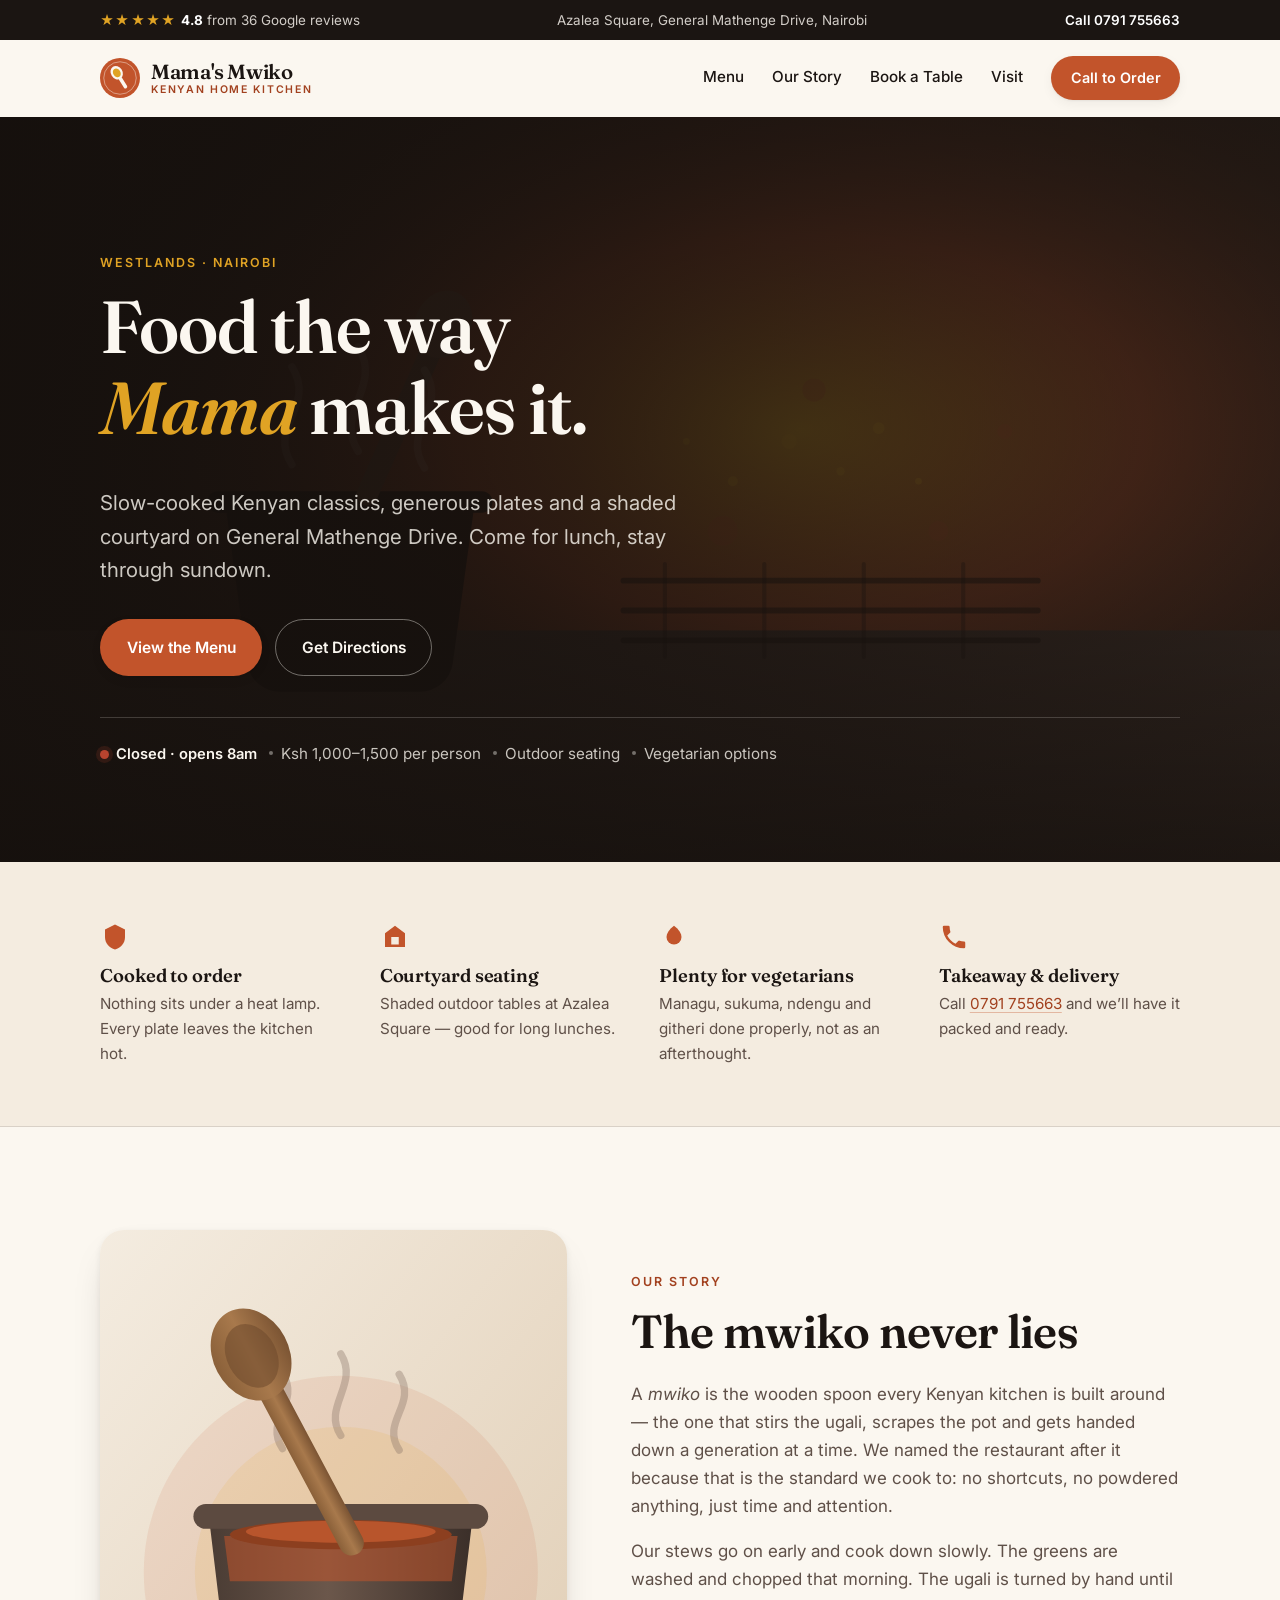
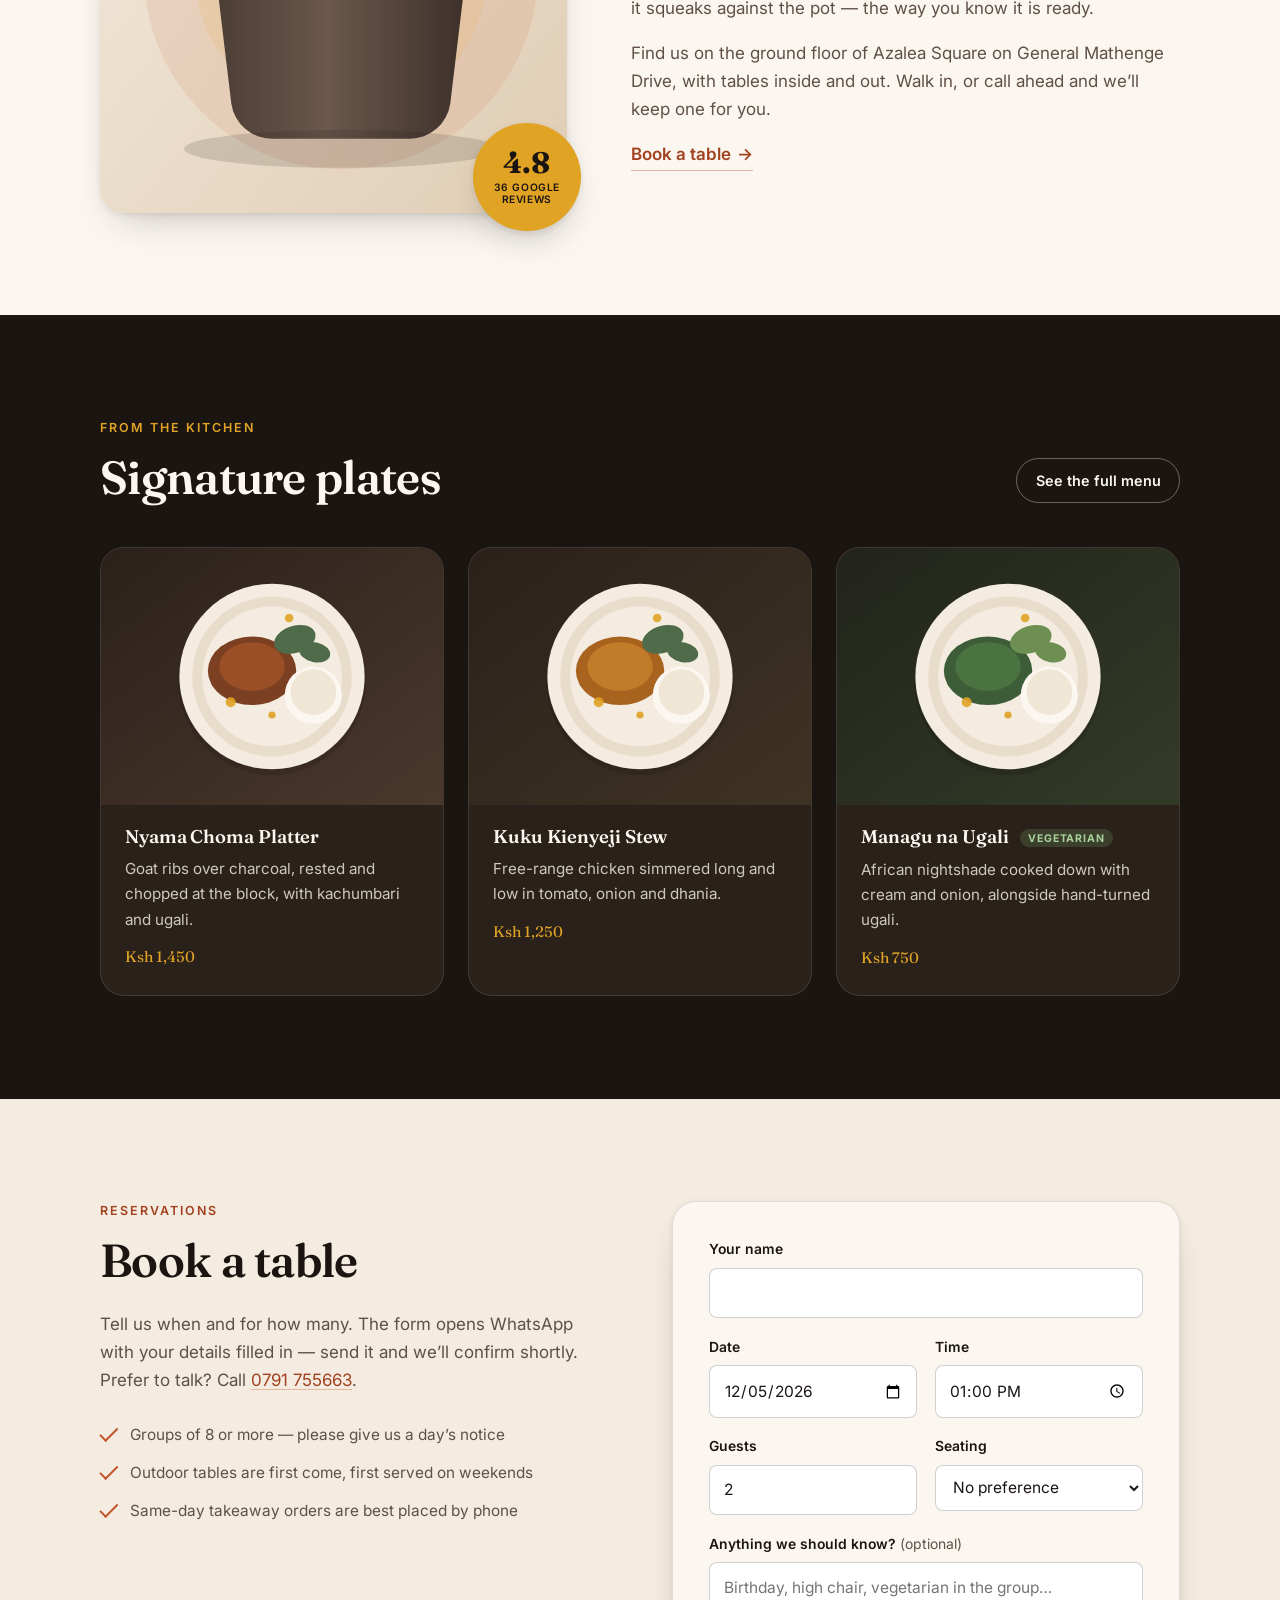
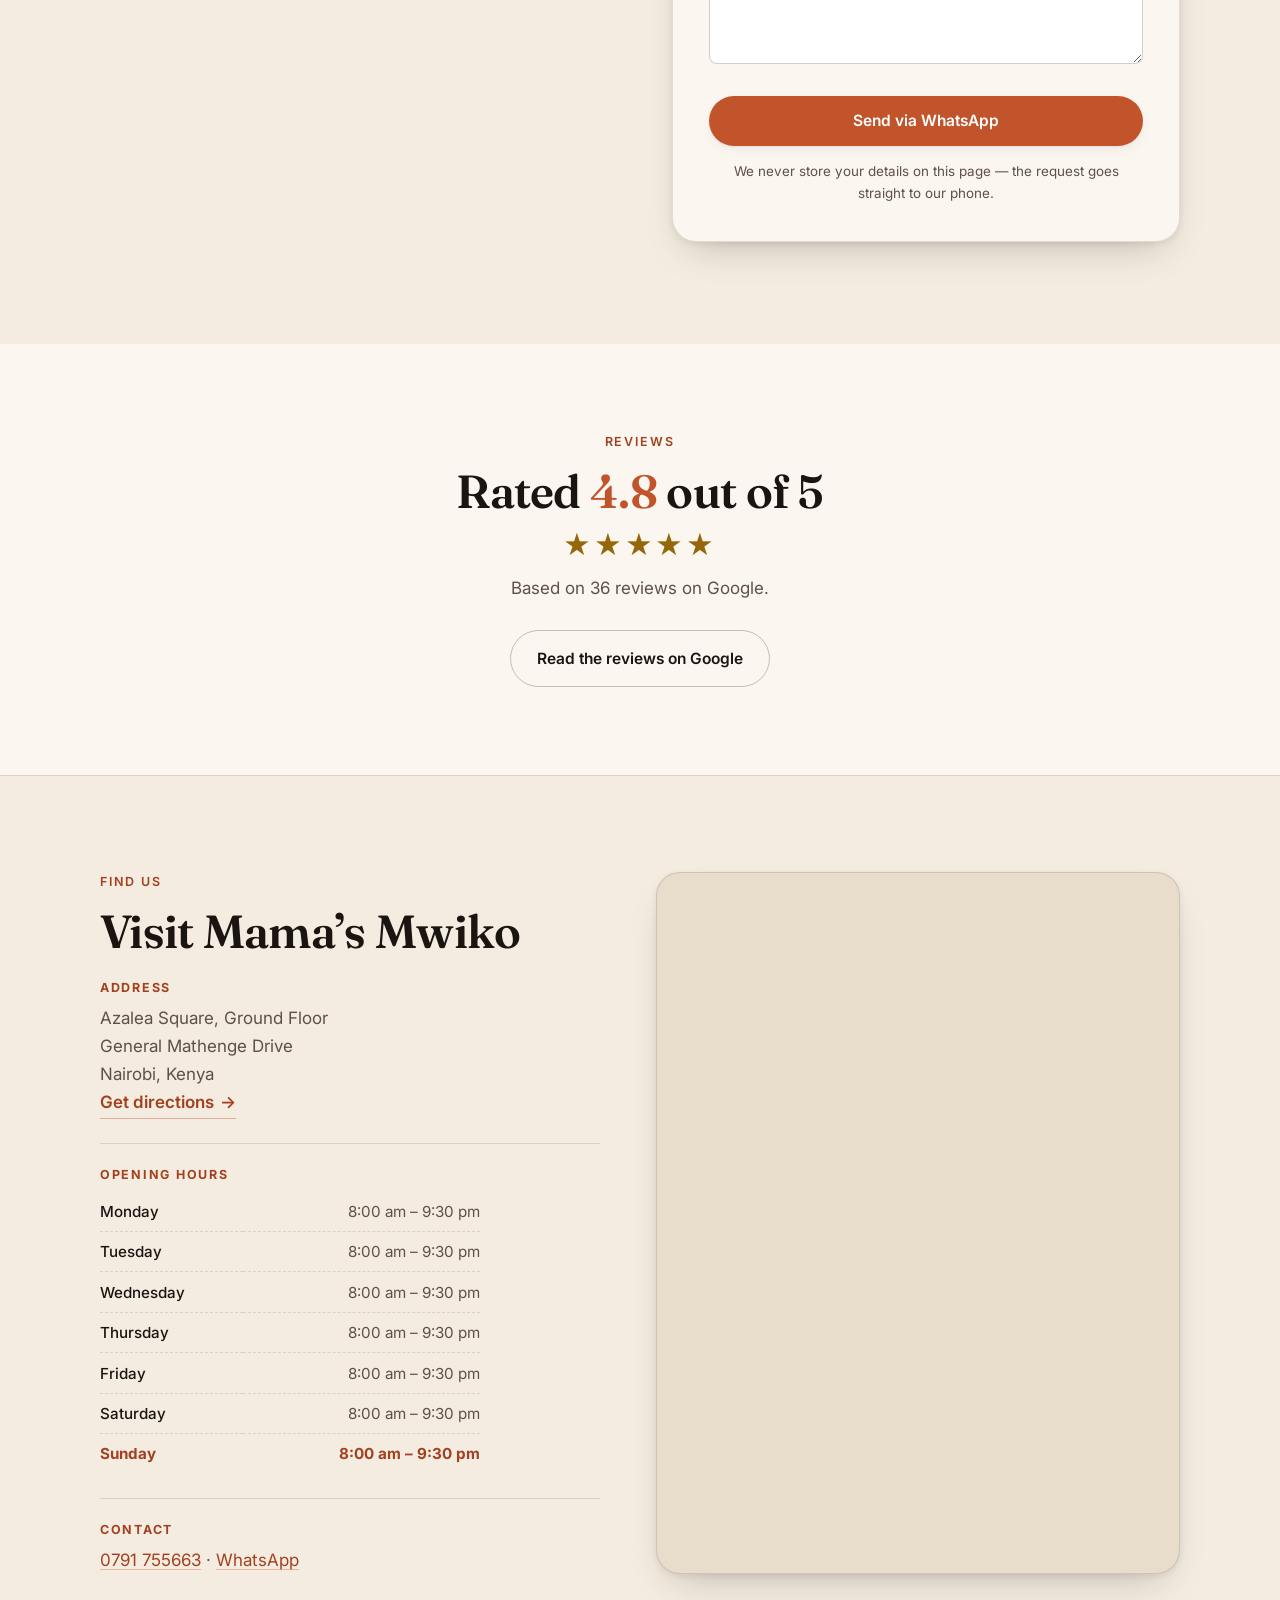
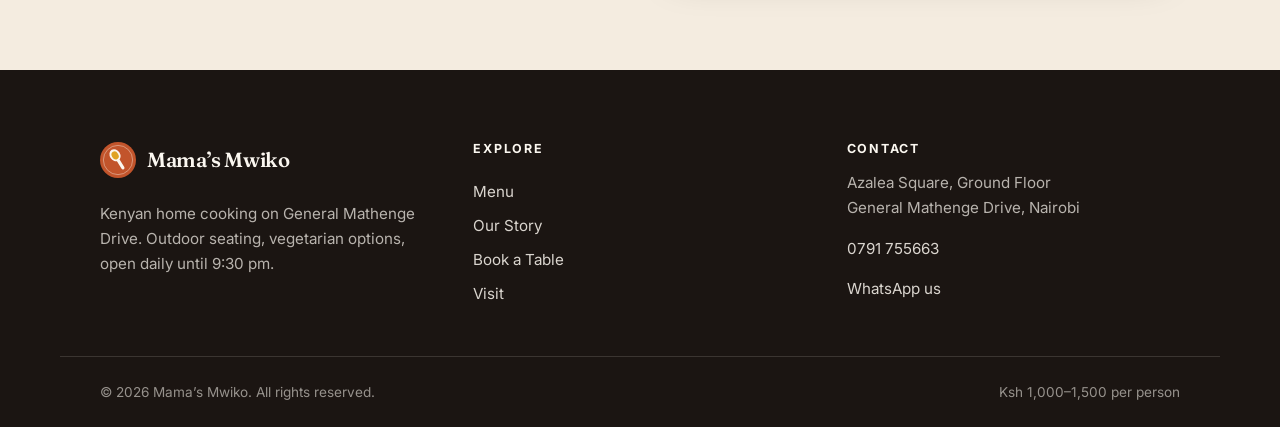
==== index.html @ 695fa054 "Add Mama's Mwiko restaurant website A static marketing site for Mama's Mwiko (Azalea Square, General" ====
<!doctype html>
<html lang="en">
<head>
<meta charset="utf-8">
<meta name="viewport" content="width=device-width, initial-scale=1">
<title>Mama's Mwiko | Kenyan Home Cooking in Westlands, Nairobi</title>
<meta name="description" content="Mama's Mwiko serves generous, home-style Kenyan cooking at Azalea Square, General Mathenge Drive, Nairobi. Outdoor seating, vegetarian options, open daily until 9:30pm. Call 0791 755663.">
<link rel="canonical" href="https://mamasmwiko.co.ke/">

<meta property="og:type" content="restaurant">
<meta property="og:site_name" content="Mama's Mwiko">
<meta property="og:title" content="Mama's Mwiko | Kenyan Home Cooking in Nairobi">
<meta property="og:description" content="Home-style Kenyan food, cooked slow and served generously. Azalea Square, General Mathenge Drive. Outdoor seating, vegetarian options, open until 9:30pm.">
<meta property="og:url" content="https://mamasmwiko.co.ke/">
<meta property="og:image" content="https://mamasmwiko.co.ke/assets/img/og-cover.svg">
<meta name="twitter:card" content="summary_large_image">
<meta name="theme-color" content="#1b1512">

<link rel="icon" href="assets/img/favicon.svg" type="image/svg+xml">
<link rel="apple-touch-icon" href="assets/img/favicon.svg">
<link rel="preconnect" href="https://fonts.googleapis.com">
<link rel="preconnect" href="https://fonts.gstatic.com" crossorigin>
<link rel="stylesheet" href="https://fonts.googleapis.com/css2?family=Fraunces:opsz,wght@9..144,500;9..144,600;9..144,700&family=Inter:wght@400;500;600;700&display=swap">
<link rel="stylesheet" href="assets/css/styles.css">
</head>
<body>
<a class="skip-link" href="#main">Skip to content</a>

<div class="topbar">
  <div class="wrap topbar__inner">
    <p class="topbar__item"><span class="stars" aria-hidden="true">★★★★★</span> <strong>4.8</strong> from 36 Google reviews</p>
    <p class="topbar__item topbar__item--hide-sm">Azalea Square, General Mathenge Drive, Nairobi</p>
    <p class="topbar__item"><a href="tel:+254791755663">Call 0791 755663</a></p>
  </div>
</div>

<header class="site-header" id="siteHeader">
  <div class="wrap site-header__inner">
    <a class="brand" href="index.html" aria-label="Mama's Mwiko home">
      <img src="assets/img/logo.svg" alt="" width="40" height="40" class="brand__mark">
      <span class="brand__text">
        <span class="brand__name">Mama's Mwiko</span>
        <span class="brand__tag">Kenyan Home Kitchen</span>
      </span>
    </a>

    <nav class="nav" id="nav" aria-label="Main">
      <a href="menu.html">Menu</a>
      <a href="#story">Our Story</a>
      <a href="#reserve">Book a Table</a>
      <a href="#visit">Visit</a>
      <a class="btn btn--primary btn--sm" href="tel:+254791755663">Call to Order</a>
    </nav>

    <button class="nav-toggle" id="navToggle" aria-expanded="false" aria-controls="nav" aria-label="Open menu">
      <span></span><span></span><span></span>
    </button>
  </div>
</header>

<main id="main">

  <section class="hero">
    <div class="hero__media" aria-hidden="true">
      <img src="assets/img/hero.svg" alt="">
    </div>
    <div class="wrap hero__inner">
      <p class="eyebrow">Westlands &middot; Nairobi</p>
      <h1>Food the way<br><em>Mama</em> makes it.</h1>
      <p class="hero__lead">Slow-cooked Kenyan classics, generous plates and a shaded courtyard on General Mathenge Drive. Come for lunch, stay through sundown.</p>

      <div class="hero__actions">
        <a class="btn btn--primary" href="menu.html">View the Menu</a>
        <a class="btn btn--ghost" href="#visit">Get Directions</a>
      </div>

      <ul class="hero__facts">
        <li><span id="openStatus" class="status status--loading">Open daily &middot; 8am&ndash;9:30pm</span></li>
        <li>Ksh 1,000&ndash;1,500 per person</li>
        <li>Outdoor seating</li>
        <li>Vegetarian options</li>
      </ul>
    </div>
  </section>

  <section class="strip" aria-label="At a glance">
    <div class="wrap strip__grid">
      <div class="strip__item">
        <svg class="ico" viewBox="0 0 24 24" aria-hidden="true"><path d="M12 2 4 6v6c0 5 3.4 8.8 8 10 4.6-1.2 8-5 8-10V6l-8-4Z"/></svg>
        <h3>Cooked to order</h3>
        <p>Nothing sits under a heat lamp. Every plate leaves the kitchen hot.</p>
      </div>
      <div class="strip__item">
        <svg class="ico" viewBox="0 0 24 24" aria-hidden="true"><path d="M4 20V9l8-6 8 6v11H4Zm5-2h6v-6H9v6Z"/></svg>
        <h3>Courtyard seating</h3>
        <p>Shaded outdoor tables at Azalea Square &mdash; good for long lunches.</p>
      </div>
      <div class="strip__item">
        <svg class="ico" viewBox="0 0 24 24" aria-hidden="true"><path d="M12 3c4 3 6 6 6 9a6 6 0 0 1-12 0c0-3 2-6 6-9Z"/></svg>
        <h3>Plenty for vegetarians</h3>
        <p>Managu, sukuma, ndengu and githeri done properly, not as an afterthought.</p>
      </div>
      <div class="strip__item">
        <svg class="ico" viewBox="0 0 24 24" aria-hidden="true"><path d="M6.6 10.8a15 15 0 0 0 6.6 6.6l2.2-2.2a1 1 0 0 1 1-.25 11.4 11.4 0 0 0 3.6.6 1 1 0 0 1 1 1V20a1 1 0 0 1-1 1A17 17 0 0 1 3 4a1 1 0 0 1 1-1h3.5a1 1 0 0 1 1 1c0 1.25.2 2.45.57 3.57a1 1 0 0 1-.25 1l-2.22 2.23Z"/></svg>
        <h3>Takeaway &amp; delivery</h3>
        <p>Call <a href="tel:+254791755663">0791 755663</a> and we&rsquo;ll have it packed and ready.</p>
      </div>
    </div>
  </section>

  <section class="story" id="story">
    <div class="wrap story__grid">
      <div class="story__art">
        <img src="assets/img/story.svg" alt="A wooden mwiko resting on the rim of a simmering sufuria." width="640" height="720" loading="lazy">
        <p class="story__badge"><strong>4.8</strong><span>36 Google reviews</span></p>
      </div>
      <div class="story__copy">
        <p class="eyebrow">Our Story</p>
        <h2>The mwiko never lies</h2>
        <p>A <em>mwiko</em> is the wooden spoon every Kenyan kitchen is built around &mdash; the one that stirs the ugali, scrapes the pot and gets handed down a generation at a time. We named the restaurant after it because that is the standard we cook to: no shortcuts, no powdered anything, just time and attention.</p>
        <p>Our stews go on early and cook down slowly. The greens are washed and chopped that morning. The ugali is turned by hand until it squeaks against the pot &mdash; the way you know it is ready.</p>
        <p>Find us on the ground floor of Azalea Square on General Mathenge Drive, with tables inside and out. Walk in, or call ahead and we&rsquo;ll keep one for you.</p>
        <a class="link-arrow" href="#reserve">Book a table <span aria-hidden="true">&rarr;</span></a>
      </div>
    </div>
  </section>

  <section class="signatures" id="signatures">
    <div class="wrap">
      <div class="section-head">
        <div>
          <p class="eyebrow">From the Kitchen</p>
          <h2>Signature plates</h2>
        </div>
        <a class="btn btn--ghost btn--sm" href="menu.html">See the full menu</a>
      </div>

      <div class="cards">
        <article class="card">
          <img src="assets/img/dish-1.svg" alt="" width="480" height="360" loading="lazy">
          <div class="card__body">
            <h3>Nyama Choma Platter</h3>
            <p>Goat ribs over charcoal, rested and chopped at the block, with kachumbari and ugali.</p>
            <p class="card__price">Ksh 1,450</p>
          </div>
        </article>
        <article class="card">
          <img src="assets/img/dish-2.svg" alt="" width="480" height="360" loading="lazy">
          <div class="card__body">
            <h3>Kuku Kienyeji Stew</h3>
            <p>Free-range chicken simmered long and low in tomato, onion and dhania.</p>
            <p class="card__price">Ksh 1,250</p>
          </div>
        </article>
        <article class="card">
          <img src="assets/img/dish-3.svg" alt="" width="480" height="360" loading="lazy">
          <div class="card__body">
            <h3>Managu na Ugali <span class="tag tag--veg">Vegetarian</span></h3>
            <p>African nightshade cooked down with cream and onion, alongside hand-turned ugali.</p>
            <p class="card__price">Ksh 750</p>
          </div>
        </article>
      </div>
    </div>
  </section>

  <section class="reserve" id="reserve">
    <div class="wrap reserve__grid">
      <div class="reserve__copy">
        <p class="eyebrow">Reservations</p>
        <h2>Book a table</h2>
        <p>Tell us when and for how many. The form opens WhatsApp with your details filled in &mdash; send it and we&rsquo;ll confirm shortly. Prefer to talk? Call <a href="tel:+254791755663">0791 755663</a>.</p>
        <ul class="ticks">
          <li>Groups of 8 or more &mdash; please give us a day&rsquo;s notice</li>
          <li>Outdoor tables are first come, first served on weekends</li>
          <li>Same-day takeaway orders are best placed by phone</li>
        </ul>
      </div>

      <form class="form" id="bookingForm" novalidate>
        <div class="field">
          <label for="bName">Your name</label>
          <input id="bName" name="name" type="text" autocomplete="name" required>
        </div>
        <div class="field-row">
          <div class="field">
            <label for="bDate">Date</label>
            <input id="bDate" name="date" type="date" required>
          </div>
          <div class="field">
            <label for="bTime">Time</label>
            <input id="bTime" name="time" type="time" value="13:00" required>
          </div>
        </div>
        <div class="field-row">
          <div class="field">
            <label for="bGuests">Guests</label>
            <input id="bGuests" name="guests" type="number" min="1" max="40" value="2" required>
          </div>
          <div class="field">
            <label for="bSeating">Seating</label>
            <select id="bSeating" name="seating">
              <option>No preference</option>
              <option>Outdoor courtyard</option>
              <option>Indoor</option>
            </select>
          </div>
        </div>
        <div class="field">
          <label for="bNotes">Anything we should know? <span class="opt">(optional)</span></label>
          <textarea id="bNotes" name="notes" rows="3" placeholder="Birthday, high chair, vegetarian in the group&hellip;"></textarea>
        </div>
        <button class="btn btn--primary btn--block" type="submit">Send via WhatsApp</button>
        <p class="form__note" id="formNote" role="status">We never store your details on this page &mdash; the request goes straight to our phone.</p>
      </form>
    </div>
  </section>

  <section class="reviews" aria-labelledby="reviewsHeading">
    <div class="wrap reviews__inner">
      <p class="eyebrow">Reviews</p>
      <h2 id="reviewsHeading">Rated <span class="reviews__score">4.8</span> out of 5</h2>
      <p class="stars stars--lg" aria-hidden="true">★★★★★</p>
      <p class="reviews__meta">Based on 36 reviews on Google.</p>
      <a class="btn btn--ghost" href="https://www.google.com/maps/search/?api=1&amp;query=Mama%27s%20Mwiko%2C%20Azalea%20Square%2C%20General%20Mathenge%20Drive%2C%20Nairobi" target="_blank" rel="noopener">Read the reviews on Google</a>
    </div>
  </section>

  <section class="visit" id="visit">
    <div class="wrap visit__grid">
      <div class="visit__info">
        <p class="eyebrow">Find Us</p>
        <h2>Visit Mama&rsquo;s Mwiko</h2>

        <div class="info-block">
          <h3>Address</h3>
          <p>Azalea Square, Ground Floor<br>General Mathenge Drive<br>Nairobi, Kenya</p>
          <a class="link-arrow" href="https://www.google.com/maps/dir/?api=1&amp;destination=Mama%27s%20Mwiko%2C%20Azalea%20Square%2C%20General%20Mathenge%20Drive%2C%20Nairobi" target="_blank" rel="noopener">Get directions <span aria-hidden="true">&rarr;</span></a>
        </div>

        <div class="info-block">
          <h3>Opening hours</h3>
          <table class="hours" id="hoursTable">
            <tbody>
              <tr><th scope="row">Monday</th><td>8:00 am &ndash; 9:30 pm</td></tr>
              <tr><th scope="row">Tuesday</th><td>8:00 am &ndash; 9:30 pm</td></tr>
              <tr><th scope="row">Wednesday</th><td>8:00 am &ndash; 9:30 pm</td></tr>
              <tr><th scope="row">Thursday</th><td>8:00 am &ndash; 9:30 pm</td></tr>
              <tr><th scope="row">Friday</th><td>8:00 am &ndash; 9:30 pm</td></tr>
              <tr><th scope="row">Saturday</th><td>8:00 am &ndash; 9:30 pm</td></tr>
              <tr><th scope="row">Sunday</th><td>8:00 am &ndash; 9:30 pm</td></tr>
            </tbody>
          </table>
        </div>

        <div class="info-block">
          <h3>Contact</h3>
          <p><a href="tel:+254791755663">0791 755663</a> &middot; <a href="https://wa.me/254791755663" target="_blank" rel="noopener">WhatsApp</a></p>
        </div>
      </div>

      <div class="visit__map">
        <iframe
          title="Map showing Mama's Mwiko at Azalea Square, General Mathenge Drive, Nairobi"
          src="https://www.google.com/maps?q=Azalea%20Square%2C%20General%20Mathenge%20Drive%2C%20Nairobi&amp;output=embed"
          loading="lazy" referrerpolicy="no-referrer-when-downgrade"></iframe>
      </div>
    </div>
  </section>

</main>

<footer class="site-footer">
  <div class="wrap footer__grid">
    <div>
      <a class="brand brand--footer" href="index.html">
        <img src="assets/img/logo.svg" alt="" width="36" height="36" class="brand__mark">
        <span class="brand__name">Mama&rsquo;s Mwiko</span>
      </a>
      <p class="footer__blurb">Kenyan home cooking on General Mathenge Drive. Outdoor seating, vegetarian options, open daily until 9:30&nbsp;pm.</p>
    </div>
    <nav aria-label="Footer">
      <h3>Explore</h3>
      <a href="menu.html">Menu</a>
      <a href="#story">Our Story</a>
      <a href="#reserve">Book a Table</a>
      <a href="#visit">Visit</a>
    </nav>
    <div>
      <h3>Contact</h3>
      <p>Azalea Square, Ground Floor<br>General Mathenge Drive, Nairobi</p>
      <p><a href="tel:+254791755663">0791 755663</a></p>
      <p><a href="https://wa.me/254791755663" target="_blank" rel="noopener">WhatsApp us</a></p>
    </div>
  </div>
  <div class="wrap footer__bottom">
    <p>&copy; <span id="year">2026</span> Mama&rsquo;s Mwiko. All rights reserved.</p>
    <p>Ksh 1,000&ndash;1,500 per person</p>
  </div>
</footer>

<div class="callbar" aria-label="Quick actions">
  <a href="tel:+254791755663"><svg viewBox="0 0 24 24" aria-hidden="true"><path d="M6.6 10.8a15 15 0 0 0 6.6 6.6l2.2-2.2a1 1 0 0 1 1-.25 11.4 11.4 0 0 0 3.6.6 1 1 0 0 1 1 1V20a1 1 0 0 1-1 1A17 17 0 0 1 3 4a1 1 0 0 1 1-1h3.5a1 1 0 0 1 1 1c0 1.25.2 2.45.57 3.57a1 1 0 0 1-.25 1l-2.22 2.23Z"/></svg>Call</a>
  <a href="menu.html"><svg viewBox="0 0 24 24" aria-hidden="true"><path d="M5 3h14a1 1 0 0 1 1 1v17l-8-3.5L4 21V4a1 1 0 0 1 1-1Z"/></svg>Menu</a>
  <a href="https://www.google.com/maps/dir/?api=1&amp;destination=Mama%27s%20Mwiko%2C%20Azalea%20Square%2C%20General%20Mathenge%20Drive%2C%20Nairobi" target="_blank" rel="noopener"><svg viewBox="0 0 24 24" aria-hidden="true"><path d="M12 2a7 7 0 0 0-7 7c0 5 7 13 7 13s7-8 7-13a7 7 0 0 0-7-7Zm0 9.5A2.5 2.5 0 1 1 12 6a2.5 2.5 0 0 1 0 5.5Z"/></svg>Directions</a>
</div>

<script type="application/ld+json">
{
  "@context": "https://schema.org",
  "@type": "Restaurant",
  "name": "Mama's Mwiko",
  "description": "Kenyan home-style cooking at Azalea Square on General Mathenge Drive, Nairobi. Outdoor seating and vegetarian options.",
  "servesCuisine": ["Kenyan", "African"],
  "priceRange": "Ksh 1,000-1,500",
  "currenciesAccepted": "KES",
  "telephone": "+254791755663",
  "url": "https://mamasmwiko.co.ke/",
  "hasMenu": "https://mamasmwiko.co.ke/menu.html",
  "address": {
    "@type": "PostalAddress",
    "streetAddress": "Azalea Square, Ground Floor, General Mathenge Drive",
    "addressLocality": "Nairobi",
    "addressCountry": "KE"
  },
  "aggregateRating": {
    "@type": "AggregateRating",
    "ratingValue": "4.8",
    "reviewCount": "36",
    "bestRating": "5"
  },
  "openingHoursSpecification": [{
    "@type": "OpeningHoursSpecification",
    "dayOfWeek": ["Monday","Tuesday","Wednesday","Thursday","Friday","Saturday","Sunday"],
    "opens": "08:00",
    "closes": "21:30"
  }],
  "amenityFeature": [
    { "@type": "LocationFeatureSpecification", "name": "Outdoor seating", "value": true },
    { "@type": "LocationFeatureSpecification", "name": "Vegetarian options", "value": true }
  ]
}
</script>

<script src="assets/js/site.js" defer></script>
</body>
</html>
---- assets/css/styles.css ----
/* =========================================================
   Mama's Mwiko — site styles
   Palette: espresso, cream, terracotta, ochre, sukuma green
   ========================================================= */

:root {
  --ink:        #1b1512;
  --ink-2:      #2b211b;
  --ink-3:      #3d302a;
  --cream:      #fbf7f0;
  --cream-2:    #f4ece0;
  --cream-3:    #e8dccb;
  --terracotta: #c2542b;
  --terracotta-d:#a2411f;
  --ochre:      #e0a324;
  --green:      #4f6b4a;
  --body:       #5f5048;
  --line:       rgba(27, 21, 18, .12);

  --max: 1160px;
  --pad: clamp(1.25rem, 4vw, 2.5rem);
  --r-sm: 8px;
  --r:    14px;
  --r-lg: 24px;

  --shadow-sm: 0 1px 2px rgba(27,21,18,.06), 0 4px 12px rgba(27,21,18,.05);
  --shadow:    0 2px 6px rgba(27,21,18,.07), 0 18px 40px -18px rgba(27,21,18,.28);

  --sans: "Inter", ui-sans-serif, system-ui, -apple-system, "Segoe UI", Roboto, sans-serif;
  --display: "Fraunces", ui-serif, Georgia, "Times New Roman", serif;

  --header-h: 76px;
}

*, *::before, *::after { box-sizing: border-box; }

html { scroll-behavior: smooth; scroll-padding-top: calc(var(--header-h) + 16px); }
@media (prefers-reduced-motion: reduce) {
  html { scroll-behavior: auto; }
  *, *::before, *::after { animation-duration: .01ms !important; transition-duration: .01ms !important; }
}

body {
  margin: 0;
  background: var(--cream);
  color: var(--body);
  font-family: var(--sans);
  font-size: 17px;
  line-height: 1.65;
  -webkit-font-smoothing: antialiased;
  text-rendering: optimizeLegibility;
}

img, svg, iframe { display: block; max-width: 100%; }
img { height: auto; }

h1, h2, h3 {
  font-family: var(--display);
  color: var(--ink);
  line-height: 1.1;
  letter-spacing: -.015em;
  margin: 0 0 .5em;
  font-weight: 600;
}
h1 { font-size: clamp(2.6rem, 7vw, 4.6rem); }
h2 { font-size: clamp(1.9rem, 4vw, 2.9rem); }
h3 { font-size: 1.15rem; letter-spacing: -.005em; }
p  { margin: 0 0 1em; }
em { font-style: italic; }

a { color: var(--terracotta-d); text-decoration-color: rgba(194,84,43,.35); text-underline-offset: 3px; }
a:hover { color: var(--terracotta); }

:focus-visible {
  outline: 3px solid var(--ochre);
  outline-offset: 3px;
  border-radius: 4px;
}

.wrap { width: 100%; max-width: var(--max); margin-inline: auto; padding-inline: var(--pad); }

/* Grid children default to min-width:auto, which lets wide content (form inputs,
   long words) push a track past the viewport. Let every track shrink instead. */
.story__grid > *, .reserve__grid > *, .visit__grid > *,
.strip__grid > *, .cards > *, .footer__grid > *, .field-row > * { min-width: 0; }

.skip-link {
  position: absolute; left: -9999px; top: 0; z-index: 200;
  background: var(--ink); color: var(--cream);
  padding: .75rem 1.25rem; border-radius: 0 0 var(--r-sm) 0;
}
.skip-link:focus { left: 0; }

.eyebrow {
  font-size: .78rem; font-weight: 600; letter-spacing: .16em;
  text-transform: uppercase; color: var(--terracotta-d);
  margin: 0 0 .85rem;
}

.stars { color: var(--ochre); letter-spacing: .1em; }
.stars--lg { font-size: 1.7rem; margin: 0 0 .35rem; color: #96670a; }

/* ---------- Buttons ---------- */
.btn {
  --btn-bg: var(--terracotta);
  --btn-fg: #fff;
  display: inline-flex; align-items: center; justify-content: center; gap: .5rem;
  font-family: var(--sans); font-size: .97rem; font-weight: 600;
  padding: .9rem 1.6rem;
  border: 1px solid transparent; border-radius: 999px;
  background: var(--btn-bg); color: var(--btn-fg);
  text-decoration: none; cursor: pointer;
  transition: transform .15s ease, background-color .15s ease, box-shadow .15s ease, color .15s ease;
  box-shadow: var(--shadow-sm);
}
.btn:hover { transform: translateY(-1px); color: var(--btn-fg); }
.btn:active { transform: translateY(0); }
.btn--primary:hover { background: var(--terracotta-d); }
.btn--ghost {
  --btn-bg: transparent; --btn-fg: var(--ink);
  border-color: rgba(27,21,18,.25); box-shadow: none;
}
.btn--ghost:hover { background: rgba(27,21,18,.05); border-color: rgba(27,21,18,.4); }
.btn--sm { padding: .6rem 1.15rem; font-size: .9rem; }
.btn--block { width: 100%; }

.link-arrow {
  display: inline-flex; align-items: center; gap: .4rem;
  font-weight: 600; text-decoration: none;
  border-bottom: 1.5px solid rgba(194,84,43,.4); padding-bottom: 2px;
}
.link-arrow span { transition: transform .15s ease; }
.link-arrow:hover span { transform: translateX(3px); }

.tag {
  display: inline-block; vertical-align: middle;
  font-family: var(--sans); font-size: .66rem; font-weight: 700;
  letter-spacing: .09em; text-transform: uppercase;
  padding: .2rem .5rem; border-radius: 999px;
  background: rgba(224,163,36,.2); color: #7a5a08;
  margin-left: .45rem;
}
.tag--veg { background: rgba(79,107,74,.16); color: #3a5236; }

.status {
  display: inline-flex; align-items: center; gap: .45rem;
  font-weight: 600; font-size: .92rem; color: var(--ink);
}
.status::before {
  content: ""; width: 9px; height: 9px; border-radius: 50%;
  background: var(--body); flex: none;
}
.status--open::before  { background: #46905a; box-shadow: 0 0 0 4px rgba(70,144,90,.18); }
.status--closed::before{ background: #b8442f; box-shadow: 0 0 0 4px rgba(184,68,47,.16); }

/* ---------- Top bar ---------- */
.topbar {
  background: var(--ink); color: rgba(251,247,240,.82);
  font-size: .84rem;
}
.topbar__inner {
  display: flex; align-items: center; justify-content: space-between;
  gap: 1rem; min-height: 40px; flex-wrap: wrap;
}
.topbar p { margin: 0; }
.topbar strong { color: #fff; }
.topbar a { color: #fff; text-decoration: none; font-weight: 600; }
.topbar a:hover { color: var(--ochre); }
@media (max-width: 720px) { .topbar__item--hide-sm { display: none; } }

/* ---------- Header ---------- */
.site-header {
  position: sticky; top: 0; z-index: 100;
  background: rgba(251,247,240,.92);
  backdrop-filter: saturate(1.4) blur(10px);
  border-bottom: 1px solid transparent;
  transition: border-color .2s ease, box-shadow .2s ease;
}
.site-header.is-stuck, .site-header--solid {
  border-bottom-color: var(--line);
  box-shadow: 0 4px 18px -12px rgba(27,21,18,.4);
}
.site-header__inner {
  display: flex; align-items: center; justify-content: space-between;
  gap: 1rem; min-height: var(--header-h);
}

.brand { display: inline-flex; align-items: center; gap: .7rem; text-decoration: none; }
.brand__mark { flex: none; }
.brand__text { display: flex; flex-direction: column; line-height: 1.15; }
.brand__name {
  font-family: var(--display); font-weight: 600; font-size: 1.28rem;
  color: var(--ink); letter-spacing: -.02em;
}
.brand__tag {
  font-size: .66rem; font-weight: 600; letter-spacing: .16em;
  text-transform: uppercase; color: var(--terracotta-d);
}

.nav { display: flex; align-items: center; gap: clamp(1rem, 2.2vw, 1.9rem); }
.nav > a:not(.btn) {
  font-size: .95rem; font-weight: 500; color: var(--ink);
  text-decoration: none; padding: .35rem 0;
  border-bottom: 2px solid transparent;
}
.nav > a:not(.btn):hover,
.nav > a[aria-current="page"] { border-bottom-color: var(--terracotta); color: var(--terracotta-d); }

.nav-toggle {
  display: none; width: 44px; height: 44px; padding: 0;
  background: none; border: 1px solid var(--line); border-radius: 10px;
  cursor: pointer; align-items: center; justify-content: center; flex-direction: column; gap: 5px;
}
.nav-toggle span { display: block; width: 20px; height: 2px; background: var(--ink); border-radius: 2px; transition: transform .2s ease, opacity .2s ease; }
.nav-toggle[aria-expanded="true"] span:nth-child(1) { transform: translateY(7px) rotate(45deg); }
.nav-toggle[aria-expanded="true"] span:nth-child(2) { opacity: 0; }
.nav-toggle[aria-expanded="true"] span:nth-child(3) { transform: translateY(-7px) rotate(-45deg); }

@media (max-width: 900px) {
  .nav-toggle { display: flex; }
  .nav {
    position: absolute; inset: 100% 0 auto 0;
    flex-direction: column; align-items: stretch; gap: 0;
    background: var(--cream); border-bottom: 1px solid var(--line);
    padding: .5rem var(--pad) 1.5rem;
    box-shadow: var(--shadow);
    display: none;
  }
  .nav.is-open { display: flex; }
  .nav > a:not(.btn) { padding: .9rem 0; border-bottom: 1px solid var(--line); }
  .nav > a:not(.btn):hover { border-bottom-color: var(--line); }
  .nav .btn { margin-top: 1rem; }
}

/* ---------- Hero ---------- */
.hero {
  position: relative; isolation: isolate;
  background: var(--ink-2); color: rgba(251,247,240,.86);
  overflow: hidden;
}
.hero__media { position: absolute; inset: 0; z-index: -1; }
.hero__media img { width: 100%; height: 100%; object-fit: cover; opacity: .55; }
.hero::after {
  content: ""; position: absolute; inset: 0; z-index: -1;
  background: linear-gradient(105deg, rgba(20,15,12,.92) 0%, rgba(20,15,12,.72) 45%, rgba(20,15,12,.35) 100%);
}
.hero__inner { padding: clamp(4rem, 11vw, 8.5rem) var(--pad) clamp(3.5rem, 8vw, 6rem); max-width: var(--max); }
.hero .eyebrow { color: var(--ochre); }
.hero h1 { color: var(--cream); max-width: 15ch; }
.hero h1 em { color: var(--ochre); font-style: italic; }
.hero__lead {
  font-size: clamp(1.05rem, 2vw, 1.28rem);
  max-width: 46ch; margin-bottom: 2rem; color: rgba(251,247,240,.8);
}
.hero__actions { display: flex; flex-wrap: wrap; gap: .8rem; margin-bottom: 2.6rem; }
.hero .btn--ghost { --btn-fg: var(--cream); border-color: rgba(251,247,240,.4); }
.hero .btn--ghost:hover { background: rgba(251,247,240,.12); border-color: rgba(251,247,240,.7); }

.hero__facts {
  display: flex; flex-wrap: wrap; align-items: center; gap: .6rem 1.5rem;
  list-style: none; margin: 0; padding: 1.4rem 0 0;
  border-top: 1px solid rgba(251,247,240,.18);
  font-size: .95rem; color: rgba(251,247,240,.78);
}
.hero__facts .status { color: var(--cream); }
.hero__facts li + li { position: relative; }
@media (min-width: 700px) {
  .hero__facts li + li::before {
    content: ""; position: absolute; left: -.78rem; top: 50%;
    width: 4px; height: 4px; margin-top: -2px; border-radius: 50%;
    background: rgba(251,247,240,.4);
  }
}

/* ---------- Facts strip ---------- */
.strip { background: var(--cream-2); border-bottom: 1px solid var(--line); }
.strip__grid {
  display: grid; gap: clamp(1.5rem, 3vw, 2.5rem);
  grid-template-columns: repeat(auto-fit, minmax(215px, 1fr));
  padding-block: clamp(2.5rem, 5vw, 3.75rem);
}
.strip__item h3 { margin-bottom: .3rem; }
.strip__item p { margin: 0; font-size: .95rem; }
.ico { width: 30px; height: 30px; fill: var(--terracotta); margin-bottom: .85rem; }

/* ---------- Story ---------- */
.story { padding-block: clamp(3.5rem, 8vw, 6.5rem); }
.story__grid {
  display: grid; gap: clamp(2rem, 5vw, 4.5rem);
  grid-template-columns: 1fr; align-items: center;
}
@media (min-width: 900px) { .story__grid { grid-template-columns: .85fr 1fr; } }
.story__art { position: relative; }
.story__art img {
  width: 100%; border-radius: var(--r-lg); box-shadow: var(--shadow);
  object-fit: cover; aspect-ratio: 4 / 5;
}
.story__badge {
  position: absolute; right: -14px; bottom: -18px;
  display: flex; flex-direction: column; align-items: center; justify-content: center;
  width: 108px; height: 108px; border-radius: 50%;
  background: var(--ochre); color: var(--ink);
  box-shadow: var(--shadow); margin: 0; text-align: center; padding: .5rem;
}
.story__badge strong { font-family: var(--display); font-size: 1.85rem; line-height: 1; }
.story__badge span { font-size: .64rem; font-weight: 600; letter-spacing: .06em; text-transform: uppercase; line-height: 1.2; margin-top: .2rem; }
.story__copy p { max-width: 58ch; }

/* ---------- Signatures ---------- */
.signatures { background: var(--ink); color: rgba(251,247,240,.78); padding-block: clamp(3.5rem, 8vw, 6.5rem); }
.signatures h2, .signatures h3 { color: var(--cream); }
.signatures .eyebrow { color: var(--ochre); }
.signatures .btn--ghost { --btn-fg: var(--cream); border-color: rgba(251,247,240,.35); }
.signatures .btn--ghost:hover { background: rgba(251,247,240,.12); }

.section-head {
  display: flex; align-items: flex-end; justify-content: space-between;
  gap: 1.5rem; flex-wrap: wrap; margin-bottom: clamp(1.75rem, 4vw, 2.75rem);
}
.section-head h2 { margin: 0; }

.cards { display: grid; gap: 1.5rem; grid-template-columns: repeat(auto-fit, minmax(260px, 1fr)); }
.card {
  background: var(--ink-2); border: 1px solid rgba(251,247,240,.1);
  border-radius: var(--r-lg); overflow: hidden;
  transition: transform .2s ease, border-color .2s ease;
}
.card:hover { transform: translateY(-4px); border-color: rgba(224,163,36,.5); }
.card img { width: 100%; aspect-ratio: 4 / 3; object-fit: cover; }
.card__body { padding: 1.4rem 1.5rem 1.6rem; }
.card__body p { font-size: .95rem; margin-bottom: .8rem; }
.card__price { font-family: var(--display); font-size: 1.15rem; color: var(--ochre); margin: 0 !important; }
/* The default tag colours are tuned for cream; on the dark cards they vanish. */
.signatures .tag      { background: rgba(224,163,36,.22); color: #f0c86a; }
.signatures .tag--veg { background: rgba(122,168,112,.22); color: #a8d29a; }

/* ---------- Reserve ---------- */
.reserve { padding-block: clamp(3.5rem, 8vw, 6.5rem); background: var(--cream-2); }
.reserve__grid {
  display: grid; gap: clamp(2rem, 5vw, 4rem); grid-template-columns: 1fr; align-items: start;
}
@media (min-width: 900px) { .reserve__grid { grid-template-columns: 1fr 1fr; } }
.reserve__copy p { max-width: 50ch; }

.ticks { list-style: none; margin: 1.75rem 0 0; padding: 0; }
.ticks li { position: relative; padding-left: 1.9rem; margin-bottom: .8rem; font-size: .96rem; }
.ticks li::before {
  content: ""; position: absolute; left: 0; top: .42em;
  width: 1.1rem; height: .58rem;
  border-left: 2.5px solid var(--terracotta); border-bottom: 2.5px solid var(--terracotta);
  transform: rotate(-45deg);
}

.form {
  background: var(--cream); border: 1px solid var(--line);
  border-radius: var(--r-lg); padding: clamp(1.5rem, 3vw, 2.25rem);
  box-shadow: var(--shadow);
}
.field { margin-bottom: 1.1rem; }
.field-row { display: grid; gap: 1.1rem; grid-template-columns: 1fr 1fr; }
label { display: block; font-size: .87rem; font-weight: 600; color: var(--ink); margin-bottom: .4rem; }
.opt { font-weight: 400; color: var(--body); }
input, select, textarea {
  width: 100%; min-width: 0; font: inherit; font-size: .97rem; color: var(--ink);
  background: #fff; border: 1px solid rgba(27,21,18,.2); border-radius: var(--r-sm);
  padding: .72rem .85rem;
  transition: border-color .15s ease, box-shadow .15s ease;
}
input:focus, select:focus, textarea:focus {
  outline: none; border-color: var(--terracotta);
  box-shadow: 0 0 0 3px rgba(194,84,43,.16);
}
input[aria-invalid="true"], select[aria-invalid="true"] { border-color: #b8442f; }
textarea { resize: vertical; }
@media (max-width: 430px) { .field-row { grid-template-columns: 1fr; } }
.form .btn { margin-top: .4rem; }
.form__note { font-size: .84rem; margin: .9rem 0 0; text-align: center; }
.form__note.is-error { color: #a2361f; font-weight: 600; }

/* ---------- Reviews ---------- */
.reviews { padding-block: clamp(3.5rem, 7vw, 5.5rem); text-align: center; }
.reviews__inner { max-width: 640px; margin-inline: auto; }
.reviews h2 { margin-bottom: .4rem; }
.reviews__score { color: var(--terracotta); }
.reviews__meta { margin-bottom: 1.75rem; }

/* ---------- Visit ---------- */
.visit { padding-block: clamp(3.5rem, 8vw, 6rem); background: var(--cream-2); border-top: 1px solid var(--line); }
.visit__grid { display: grid; gap: clamp(2rem, 5vw, 3.5rem); grid-template-columns: 1fr; }
@media (min-width: 900px) { .visit__grid { grid-template-columns: 1fr 1.05fr; } }
.info-block { padding-top: 1.5rem; margin-top: 1.5rem; border-top: 1px solid var(--line); }
.info-block:first-of-type { border-top: 0; padding-top: 0; margin-top: 1.5rem; }
.info-block h3 { font-family: var(--sans); font-size: .78rem; font-weight: 700; letter-spacing: .14em; text-transform: uppercase; color: var(--terracotta-d); margin-bottom: .6rem; }
.info-block p { margin: 0; }

.hours { width: 100%; border-collapse: collapse; font-size: .95rem; max-width: 380px; }
.hours th, .hours td { padding: .45rem 0; text-align: left; font-weight: 400; }
.hours th { color: var(--ink); font-weight: 500; }
.hours td { text-align: right; }
.hours tr + tr { border-top: 1px dashed var(--line); }
.hours tr.is-today th, .hours tr.is-today td { color: var(--terracotta-d); font-weight: 700; }

.visit__map {
  border-radius: var(--r-lg); overflow: hidden; box-shadow: var(--shadow);
  border: 1px solid var(--line); min-height: 380px; background: var(--cream-3);
}
.visit__map iframe { width: 100%; height: 100%; min-height: 380px; border: 0; }

/* ---------- Menu page ---------- */
.menu-hero { background: var(--ink); color: rgba(251,247,240,.8); padding-block: clamp(3rem, 7vw, 5rem); }
.menu-hero h1 { color: var(--cream); }
.menu-hero .eyebrow { color: var(--ochre); }
.menu-hero__lead { max-width: 52ch; font-size: 1.08rem; }
.menu-hero__meta { display: flex; flex-wrap: wrap; align-items: center; gap: 1.5rem; margin: 0; }
.menu-hero .status { color: var(--cream); }
.menu-hero .link-arrow { color: var(--ochre); border-bottom-color: rgba(224,163,36,.45); }

.menu-jump {
  display: flex; gap: .5rem; overflow-x: auto; padding-block: 1rem;
  position: sticky; top: var(--header-h); z-index: 50;
  background: var(--cream); border-bottom: 1px solid var(--line);
  scrollbar-width: thin;
}
.menu-jump a {
  flex: none; font-size: .88rem; font-weight: 600; text-decoration: none;
  color: var(--ink); background: var(--cream-2);
  border: 1px solid var(--line); border-radius: 999px; padding: .45rem 1rem;
  white-space: nowrap;
}
.menu-jump a:hover { background: var(--terracotta); color: #fff; border-color: var(--terracotta); }

.menu-body { padding-block: clamp(2.5rem, 6vw, 4.5rem); }
.menu-section { margin-bottom: clamp(2.5rem, 5vw, 4rem); }
.menu-section h2 {
  padding-bottom: .5rem; margin-bottom: .5rem;
  border-bottom: 2px solid var(--ink); display: inline-block;
}
.menu-section__note { font-size: .92rem; font-style: italic; margin-bottom: 1.25rem; }

.menu-list { list-style: none; margin: 1.25rem 0 0; padding: 0; }
.menu-item {
  display: flex; align-items: baseline; justify-content: space-between; gap: 1.25rem;
  padding: .95rem 0; border-bottom: 1px dashed var(--line);
}
.menu-item h3 { margin: 0 0 .2rem; }
.menu-item p { margin: 0; font-size: .94rem; max-width: 60ch; }
.menu-item__price {
  flex: none; font-family: var(--display); font-weight: 600;
  font-size: 1.05rem; color: var(--terracotta-d);
}
.menu-list--compact .menu-item { padding: .65rem 0; }
.menu-foot { font-size: .9rem; font-style: italic; padding-top: 1rem; }

.menu-cta {
  margin-top: clamp(2.5rem, 5vw, 3.5rem); text-align: center;
  background: var(--cream-2); border: 1px solid var(--line);
  border-radius: var(--r-lg); padding: clamp(2rem, 5vw, 3rem);
}
.menu-cta h2 { margin-bottom: .3rem; }
.menu-cta__actions { display: flex; flex-wrap: wrap; gap: .8rem; justify-content: center; margin-top: 1.5rem; }

/* ---------- Footer ---------- */
.site-footer { background: var(--ink); color: rgba(251,247,240,.7); padding-top: clamp(3rem, 6vw, 4.5rem); font-size: .95rem; }
.site-footer h3 { color: var(--cream); font-family: var(--sans); font-size: .78rem; font-weight: 700; letter-spacing: .14em; text-transform: uppercase; margin-bottom: .9rem; }
.site-footer a { color: rgba(251,247,240,.85); text-decoration: none; }
.site-footer a:hover { color: var(--ochre); }
.site-footer .brand__name { color: var(--cream); }
.footer__grid { display: grid; gap: 2.5rem; grid-template-columns: repeat(auto-fit, minmax(230px, 1fr)); padding-bottom: 2.5rem; }
.footer__blurb { margin-top: 1rem; max-width: 34ch; }
.footer__grid nav { display: flex; flex-direction: column; align-items: flex-start; gap: .55rem; }
.footer__bottom {
  display: flex; justify-content: space-between; flex-wrap: wrap; gap: .5rem;
  border-top: 1px solid rgba(251,247,240,.14);
  padding-block: 1.5rem; font-size: .85rem; color: rgba(251,247,240,.55);
}
.footer__bottom p { margin: 0; }

/* ---------- Mobile call bar ---------- */
.callbar { display: none; }
@media (max-width: 700px) {
  .callbar {
    position: fixed; left: 0; right: 0; bottom: 0; z-index: 90;
    display: grid; grid-template-columns: repeat(3, 1fr);
    background: var(--ink); border-top: 1px solid rgba(251,247,240,.14);
    padding-bottom: env(safe-area-inset-bottom);
  }
  .callbar a {
    display: flex; flex-direction: column; align-items: center; gap: .2rem;
    padding: .6rem .5rem .7rem; font-size: .72rem; font-weight: 600;
    color: var(--cream); text-decoration: none;
  }
  .callbar a + a { border-left: 1px solid rgba(251,247,240,.14); }
  .callbar svg { width: 20px; height: 20px; fill: var(--ochre); }
  body { padding-bottom: 70px; }
}
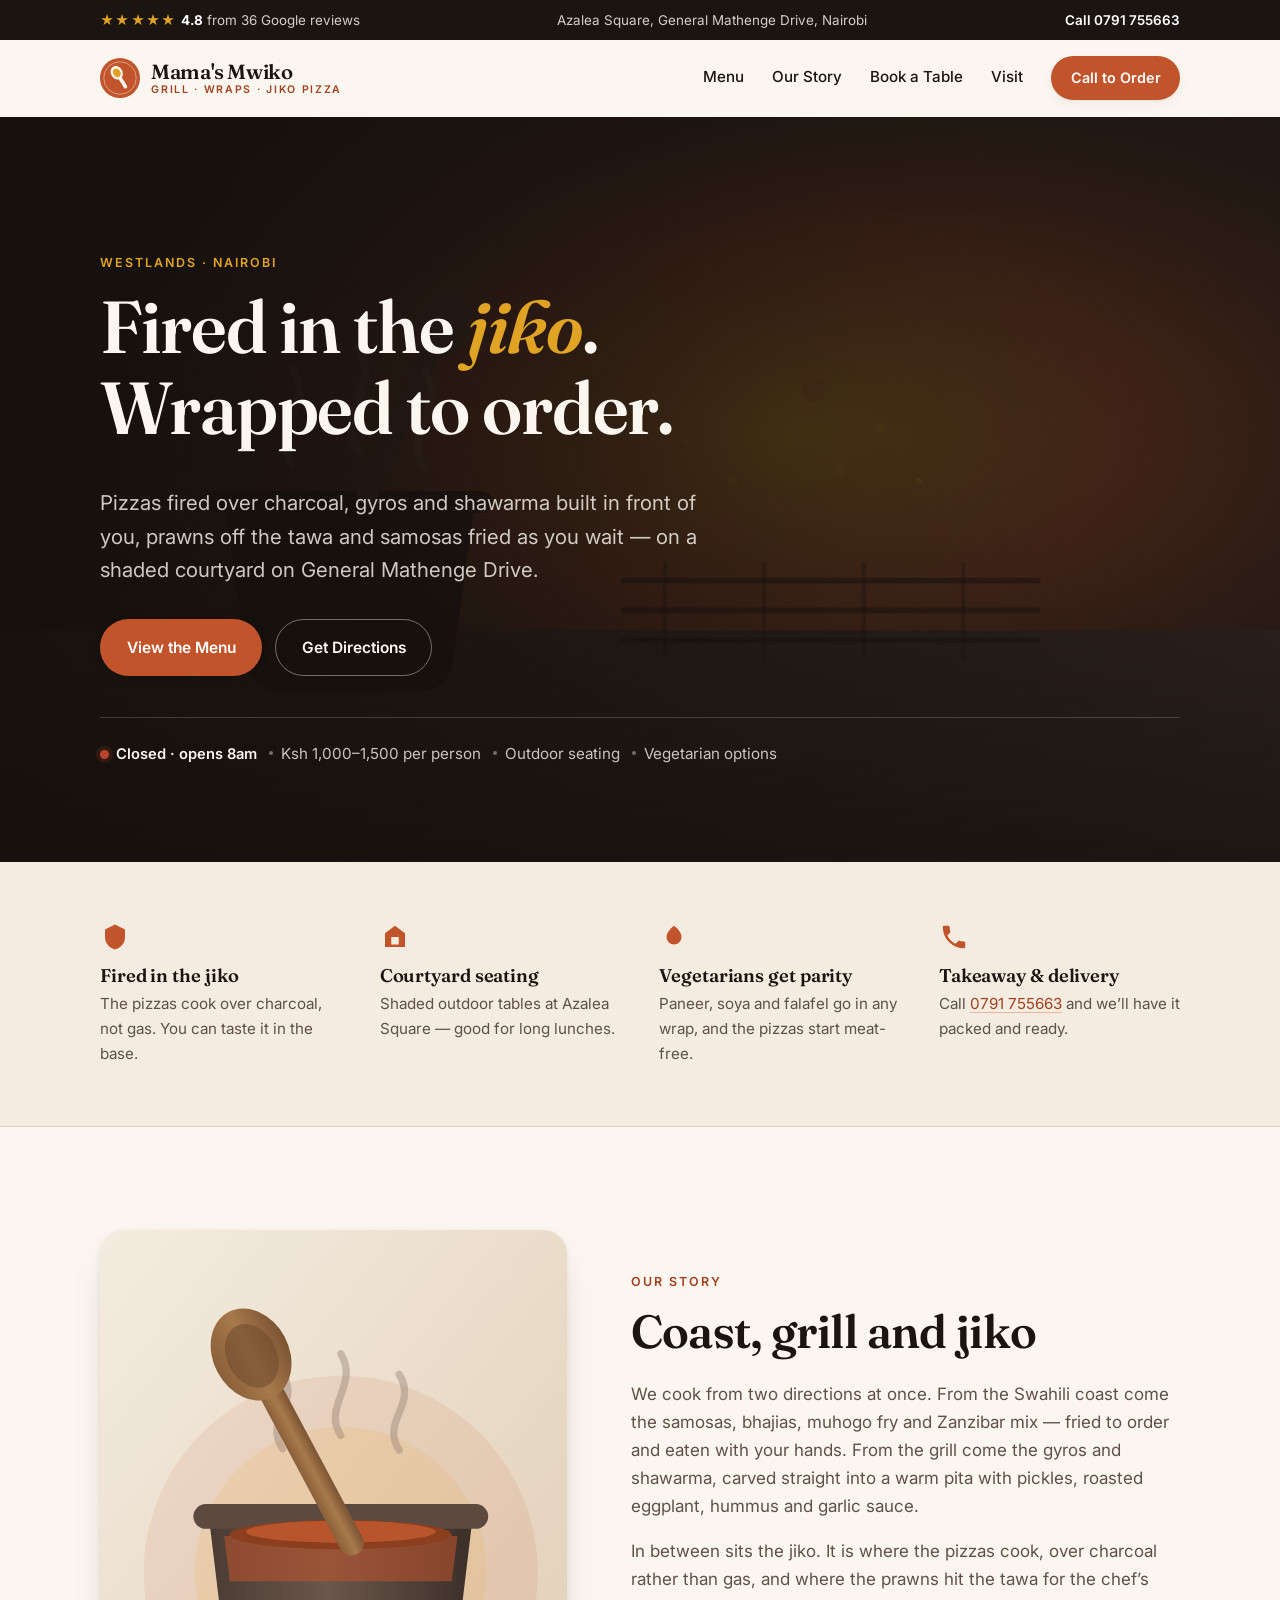
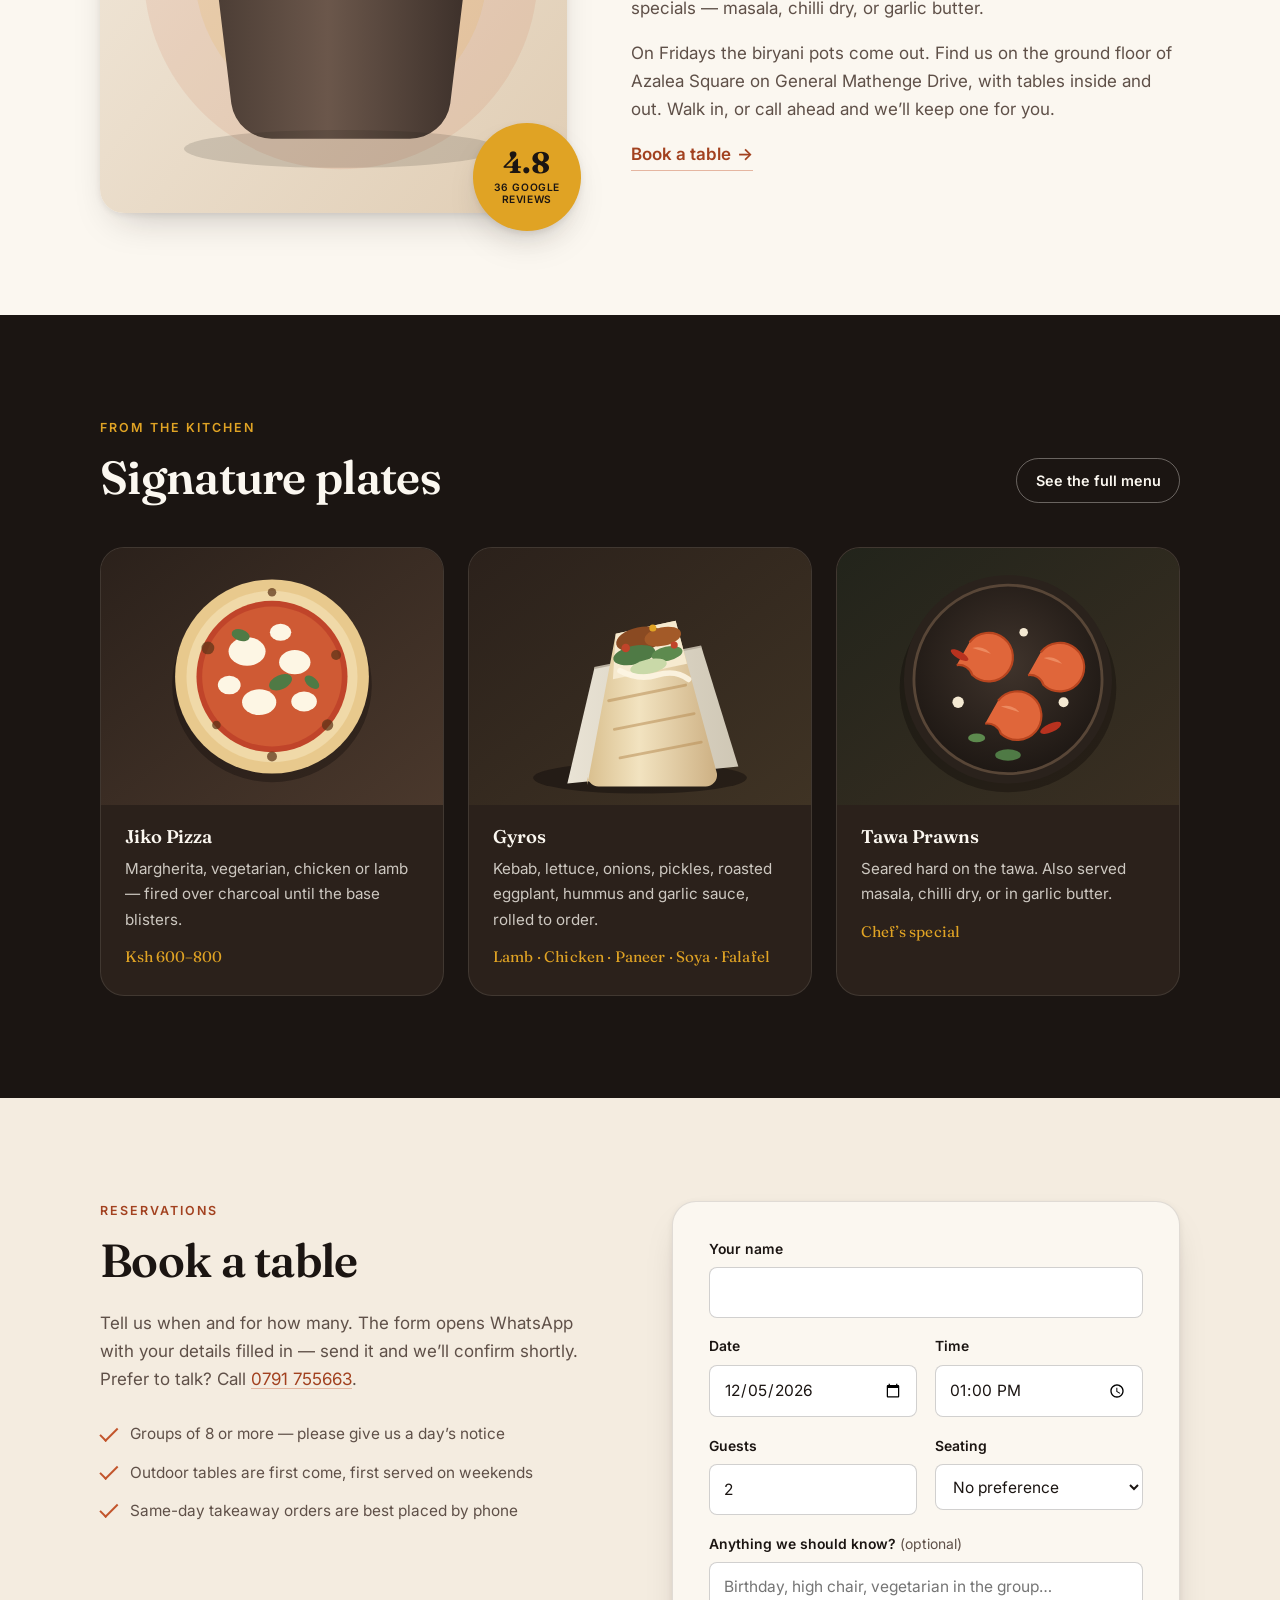
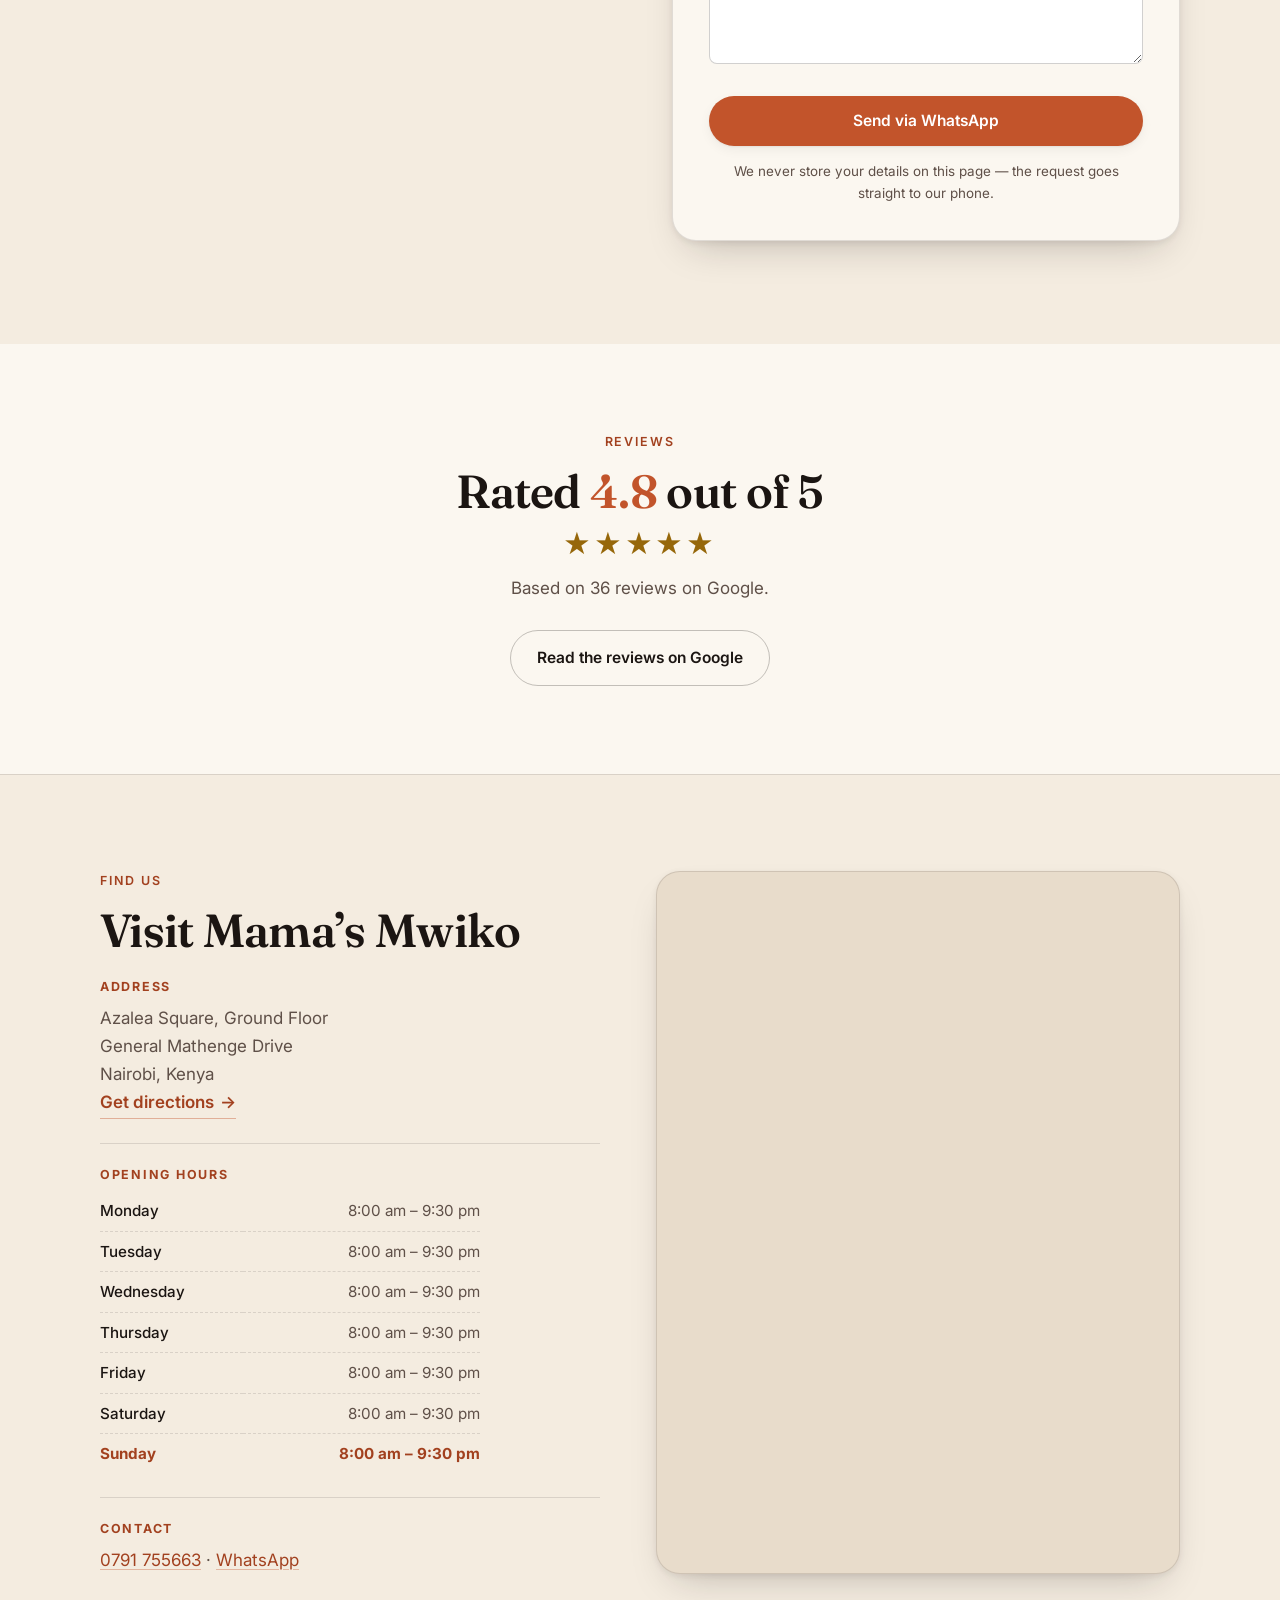
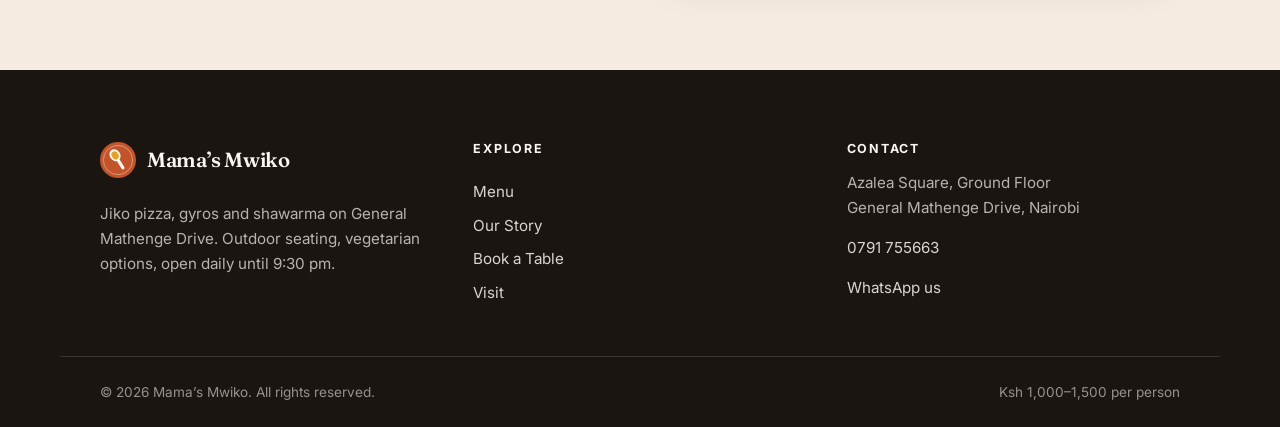
==== commit cf85520d: "Rewrite the home page around the real menu The site sold slow-cooked Kenyan classics above a menu of" ====
--- a/index.html
+++ b/index.html
@@ -3,14 +3,14 @@
 <head>
 <meta charset="utf-8">
 <meta name="viewport" content="width=device-width, initial-scale=1">
-<title>Mama's Mwiko | Kenyan Home Cooking in Westlands, Nairobi</title>
-<meta name="description" content="Mama's Mwiko serves generous, home-style Kenyan cooking at Azalea Square, General Mathenge Drive, Nairobi. Outdoor seating, vegetarian options, open daily until 9:30pm. Call 0791 755663.">
+<title>Mama's Mwiko | Jiko Pizza, Gyros &amp; Shawarma in Westlands, Nairobi</title>
+<meta name="description" content="Charcoal-fired jiko pizzas, gyros, shawarma and tawa prawns at Azalea Square, General Mathenge Drive, Nairobi. Paneer, soya and falafel on every wrap. Outdoor seating, open daily until 9:30pm. Call 0791 755663.">
 <link rel="canonical" href="https://mamasmwiko.co.ke/">
 
 <meta property="og:type" content="restaurant">
 <meta property="og:site_name" content="Mama's Mwiko">
-<meta property="og:title" content="Mama's Mwiko | Kenyan Home Cooking in Nairobi">
-<meta property="og:description" content="Home-style Kenyan food, cooked slow and served generously. Azalea Square, General Mathenge Drive. Outdoor seating, vegetarian options, open until 9:30pm.">
+<meta property="og:title" content="Mama's Mwiko | Jiko Pizza, Gyros &amp; Shawarma in Nairobi">
+<meta property="og:description" content="Pizzas fired over charcoal, wraps built to order and prawns off the tawa. Azalea Square, General Mathenge Drive. Outdoor seating, vegetarian options, open until 9:30pm.">
 <meta property="og:url" content="https://mamasmwiko.co.ke/">
 <meta property="og:image" content="https://mamasmwiko.co.ke/assets/img/og-cover.svg">
 <meta name="twitter:card" content="summary_large_image">
@@ -40,7 +40,7 @@
       <img src="assets/img/logo.svg" alt="" width="40" height="40" class="brand__mark">
       <span class="brand__text">
         <span class="brand__name">Mama's Mwiko</span>
-        <span class="brand__tag">Kenyan Home Kitchen</span>
+        <span class="brand__tag">Grill &middot; Wraps &middot; Jiko Pizza</span>
       </span>
     </a>
 
@@ -62,12 +62,12 @@
 
   <section class="hero">
     <div class="hero__media" aria-hidden="true">
-      <img src="assets/img/hero.svg" alt="">
+      <img src="assets/img/hero.svg" alt="" data-photo="assets/img/photos/hero.jpg">
     </div>
     <div class="wrap hero__inner">
       <p class="eyebrow">Westlands &middot; Nairobi</p>
-      <h1>Food the way<br><em>Mama</em> makes it.</h1>
-      <p class="hero__lead">Slow-cooked Kenyan classics, generous plates and a shaded courtyard on General Mathenge Drive. Come for lunch, stay through sundown.</p>
+      <h1>Fired in the <em>jiko</em>.<br>Wrapped to order.</h1>
+      <p class="hero__lead">Pizzas fired over charcoal, gyros and shawarma built in front of you, prawns off the tawa and samosas fried as you wait &mdash; on a shaded courtyard on General Mathenge Drive.</p>
 
       <div class="hero__actions">
         <a class="btn btn--primary" href="menu.html">View the Menu</a>
@@ -87,8 +87,8 @@
     <div class="wrap strip__grid">
       <div class="strip__item">
         <svg class="ico" viewBox="0 0 24 24" aria-hidden="true"><path d="M12 2 4 6v6c0 5 3.4 8.8 8 10 4.6-1.2 8-5 8-10V6l-8-4Z"/></svg>
-        <h3>Cooked to order</h3>
-        <p>Nothing sits under a heat lamp. Every plate leaves the kitchen hot.</p>
+        <h3>Fired in the jiko</h3>
+        <p>The pizzas cook over charcoal, not gas. You can taste it in the base.</p>
       </div>
       <div class="strip__item">
         <svg class="ico" viewBox="0 0 24 24" aria-hidden="true"><path d="M4 20V9l8-6 8 6v11H4Zm5-2h6v-6H9v6Z"/></svg>
@@ -97,8 +97,8 @@
       </div>
       <div class="strip__item">
         <svg class="ico" viewBox="0 0 24 24" aria-hidden="true"><path d="M12 3c4 3 6 6 6 9a6 6 0 0 1-12 0c0-3 2-6 6-9Z"/></svg>
-        <h3>Plenty for vegetarians</h3>
-        <p>Managu, sukuma, ndengu and githeri done properly, not as an afterthought.</p>
+        <h3>Vegetarians get parity</h3>
+        <p>Paneer, soya and falafel go in any wrap, and the pizzas start meat-free.</p>
       </div>
       <div class="strip__item">
         <svg class="ico" viewBox="0 0 24 24" aria-hidden="true"><path d="M6.6 10.8a15 15 0 0 0 6.6 6.6l2.2-2.2a1 1 0 0 1 1-.25 11.4 11.4 0 0 0 3.6.6 1 1 0 0 1 1 1V20a1 1 0 0 1-1 1A17 17 0 0 1 3 4a1 1 0 0 1 1-1h3.5a1 1 0 0 1 1 1c0 1.25.2 2.45.57 3.57a1 1 0 0 1-.25 1l-2.22 2.23Z"/></svg>
@@ -111,15 +111,15 @@
   <section class="story" id="story">
     <div class="wrap story__grid">
       <div class="story__art">
-        <img src="assets/img/story.svg" alt="A wooden mwiko resting on the rim of a simmering sufuria." width="640" height="720" loading="lazy">
+        <img src="assets/img/story.svg" alt="A wooden mwiko resting on the rim of a simmering sufuria." width="640" height="720" loading="lazy" data-photo="assets/img/photos/story.jpg" data-photo-alt="Inside the Mama’s Mwiko kitchen.">
         <p class="story__badge"><strong>4.8</strong><span>36 Google reviews</span></p>
       </div>
       <div class="story__copy">
         <p class="eyebrow">Our Story</p>
-        <h2>The mwiko never lies</h2>
-        <p>A <em>mwiko</em> is the wooden spoon every Kenyan kitchen is built around &mdash; the one that stirs the ugali, scrapes the pot and gets handed down a generation at a time. We named the restaurant after it because that is the standard we cook to: no shortcuts, no powdered anything, just time and attention.</p>
-        <p>Our stews go on early and cook down slowly. The greens are washed and chopped that morning. The ugali is turned by hand until it squeaks against the pot &mdash; the way you know it is ready.</p>
-        <p>Find us on the ground floor of Azalea Square on General Mathenge Drive, with tables inside and out. Walk in, or call ahead and we&rsquo;ll keep one for you.</p>
+        <h2>Coast, grill and jiko</h2>
+        <p>We cook from two directions at once. From the Swahili coast come the samosas, bhajias, muhogo fry and Zanzibar mix &mdash; fried to order and eaten with your hands. From the grill come the gyros and shawarma, carved straight into a warm pita with pickles, roasted eggplant, hummus and garlic sauce.</p>
+        <p>In between sits the jiko. It is where the pizzas cook, over charcoal rather than gas, and where the prawns hit the tawa for the chef&rsquo;s specials &mdash; masala, chilli dry, or garlic butter.</p>
+        <p>On Fridays the biryani pots come out. Find us on the ground floor of Azalea Square on General Mathenge Drive, with tables inside and out. Walk in, or call ahead and we&rsquo;ll keep one for you.</p>
         <a class="link-arrow" href="#reserve">Book a table <span aria-hidden="true">&rarr;</span></a>
       </div>
     </div>
@@ -137,27 +137,27 @@
 
       <div class="cards">
         <article class="card">
-          <img src="assets/img/dish-1.svg" alt="" width="480" height="360" loading="lazy">
+          <img src="assets/img/dish-1.svg" alt="" width="480" height="360" loading="lazy" data-photo="assets/img/photos/jiko-pizza.jpg" data-photo-alt="A jiko-fired pizza, blistered at the edges.">
           <div class="card__body">
-            <h3>Nyama Choma Platter</h3>
-            <p>Goat ribs over charcoal, rested and chopped at the block, with kachumbari and ugali.</p>
-            <p class="card__price">Ksh 1,450</p>
+            <h3>Jiko Pizza</h3>
+            <p>Margherita, vegetarian, chicken or lamb &mdash; fired over charcoal until the base blisters.</p>
+            <p class="card__price">Ksh 600&ndash;800</p>
           </div>
         </article>
         <article class="card">
-          <img src="assets/img/dish-2.svg" alt="" width="480" height="360" loading="lazy">
+          <img src="assets/img/dish-2.svg" alt="" width="480" height="360" loading="lazy" data-photo="assets/img/photos/gyros.jpg" data-photo-alt="A gyros wrap cut open, stacked with kebab and salad.">
           <div class="card__body">
-            <h3>Kuku Kienyeji Stew</h3>
-            <p>Free-range chicken simmered long and low in tomato, onion and dhania.</p>
-            <p class="card__price">Ksh 1,250</p>
+            <h3>Gyros</h3>
+            <p>Kebab, lettuce, onions, pickles, roasted eggplant, hummus and garlic sauce, rolled to order.</p>
+            <p class="card__meta">Lamb &middot; Chicken &middot; Paneer &middot; Soya &middot; Falafel</p>
           </div>
         </article>
         <article class="card">
-          <img src="assets/img/dish-3.svg" alt="" width="480" height="360" loading="lazy">
+          <img src="assets/img/dish-3.svg" alt="" width="480" height="360" loading="lazy" data-photo="assets/img/photos/tawa-prawns.jpg" data-photo-alt="Prawns seared on the tawa.">
           <div class="card__body">
-            <h3>Managu na Ugali <span class="tag tag--veg">Vegetarian</span></h3>
-            <p>African nightshade cooked down with cream and onion, alongside hand-turned ugali.</p>
-            <p class="card__price">Ksh 750</p>
+            <h3>Tawa Prawns</h3>
+            <p>Seared hard on the tawa. Also served masala, chilli dry, or in garlic butter.</p>
+            <p class="card__meta">Chef&rsquo;s special</p>
           </div>
         </article>
       </div>
@@ -277,7 +277,7 @@
         <img src="assets/img/logo.svg" alt="" width="36" height="36" class="brand__mark">
         <span class="brand__name">Mama&rsquo;s Mwiko</span>
       </a>
-      <p class="footer__blurb">Kenyan home cooking on General Mathenge Drive. Outdoor seating, vegetarian options, open daily until 9:30&nbsp;pm.</p>
+      <p class="footer__blurb">Jiko pizza, gyros and shawarma on General Mathenge Drive. Outdoor seating, vegetarian options, open daily until 9:30&nbsp;pm.</p>
     </div>
     <nav aria-label="Footer">
       <h3>Explore</h3>
@@ -310,8 +310,8 @@
   "@context": "https://schema.org",
   "@type": "Restaurant",
   "name": "Mama's Mwiko",
-  "description": "Kenyan home-style cooking at Azalea Square on General Mathenge Drive, Nairobi. Outdoor seating and vegetarian options.",
-  "servesCuisine": ["Kenyan", "African"],
+  "description": "Charcoal-fired jiko pizzas, gyros, shawarma and tawa prawns at Azalea Square on General Mathenge Drive, Nairobi. Outdoor seating, with paneer, soya and falafel options throughout.",
+  "servesCuisine": ["Pizza", "Middle Eastern", "Indian", "Kenyan"],
   "priceRange": "Ksh 1,000-1,500",
   "currenciesAccepted": "KES",
   "telephone": "+254791755663",
--- a/assets/css/styles.css
+++ b/assets/css/styles.css
@@ -329,7 +329,8 @@
 .card img { width: 100%; aspect-ratio: 4 / 3; object-fit: cover; }
 .card__body { padding: 1.4rem 1.5rem 1.6rem; }
 .card__body p { font-size: .95rem; margin-bottom: .8rem; }
-.card__price { font-family: var(--display); font-size: 1.15rem; color: var(--ochre); margin: 0 !important; }
+.card__price, .card__meta { font-family: var(--display); font-size: 1.15rem; color: var(--ochre); margin: 0 !important; }
+.card__meta { font-size: .92rem; letter-spacing: .01em; }
 /* The default tag colours are tuned for cream; on the dark cards they vanish. */
 .signatures .tag      { background: rgba(224,163,36,.22); color: #f0c86a; }
 .signatures .tag--veg { background: rgba(122,168,112,.22); color: #a8d29a; }
@@ -430,6 +431,13 @@
 .menu-jump a:hover { background: var(--terracotta); color: #fff; border-color: var(--terracotta); }
 
 .menu-body { padding-block: clamp(2.5rem, 6vw, 4.5rem); }
+.menu-notice {
+  display: block; margin-bottom: clamp(2rem, 4vw, 3rem);
+  padding: 1rem 1.25rem; border-radius: var(--r);
+  background: rgba(224,163,36,.14); border: 1px solid rgba(194,84,43,.28);
+  color: var(--body); font-size: .95rem;
+}
+.menu-notice strong { color: var(--ink); }
 .menu-section { margin-bottom: clamp(2.5rem, 5vw, 4rem); }
 .menu-section h2 {
   padding-bottom: .5rem; margin-bottom: .5rem;
